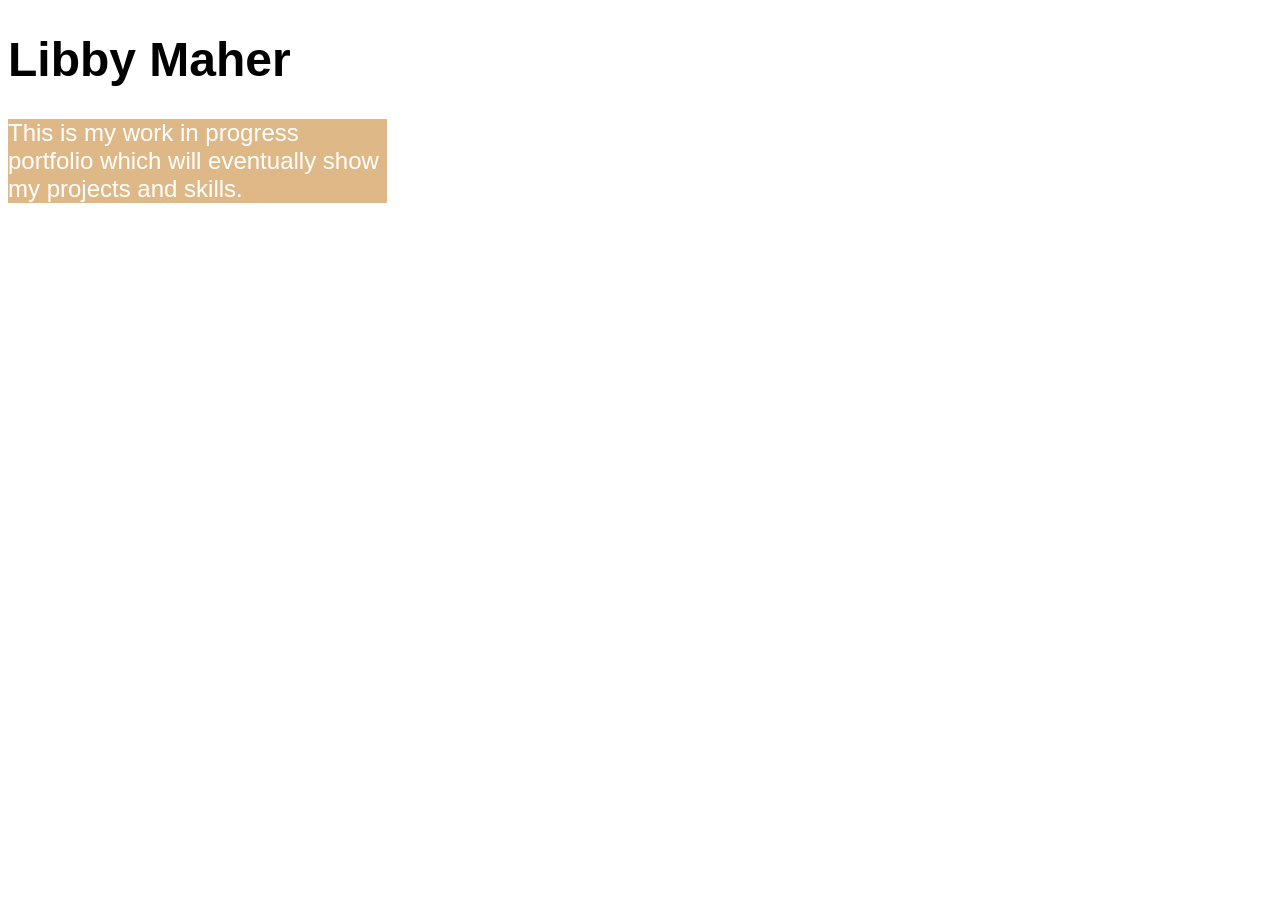
==== index.html @ 437a7785 "Add files via upload" ====
<!DOCTYPE html>
<html>
    <head>
        <link rel="stylesheet" href="style.css">
        <title>Libby Maher</title>
    </head>
    <body>
        <h1>Libby Maher</h1>
        <p>This is my work in progress portfolio which will eventually show my projects and skills.</p>
    </body>
</html>
---- style.css ----
body{
    font-family:Arial, Helvetica, sans-serif ;
    font-size: 1.5em;
}

body p{
    background-color:burlywood;
    color: white;
    width: 30%;
}
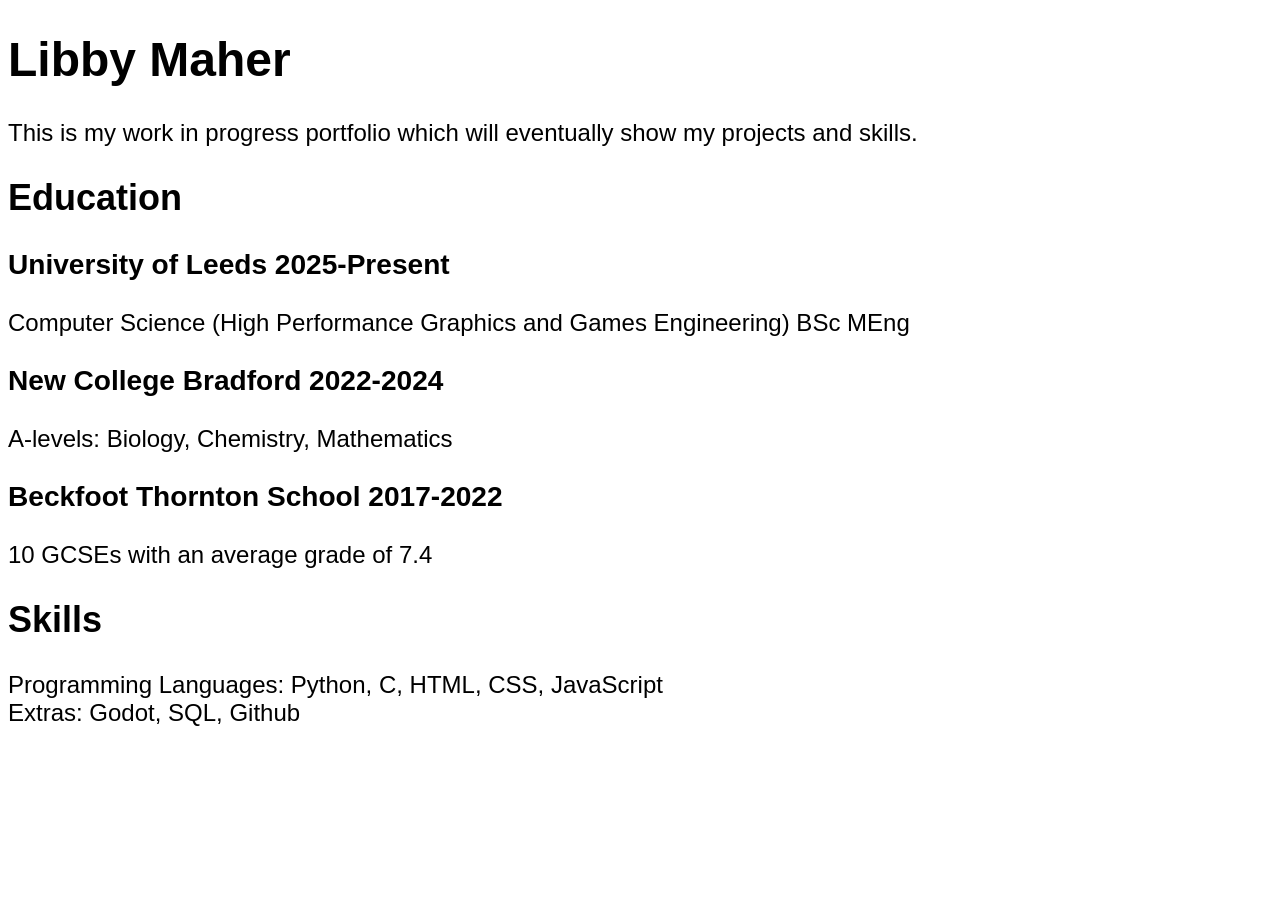
==== commit 426b3758: "added sections" ====
--- a/index.html
+++ b/index.html
@@ -7,5 +7,23 @@
     <body>
         <h1>Libby Maher</h1>
         <p>This is my work in progress portfolio which will eventually show my projects and skills.</p>
+
+        <div class="education">
+            <h2>Education</h2>
+            <h3>University of Leeds 2025-Present</h3>
+            <p>Computer Science (High Performance Graphics and Games Engineering) BSc MEng</p>
+            <h3>New College Bradford 2022-2024</h3>
+            <p>A-levels: Biology, Chemistry, Mathematics</p>
+            <h3>Beckfoot Thornton School 2017-2022</h3>
+            <p>10 GCSEs with an average grade of 7.4</p>
+        </div>
+
+        <div class="skills">
+            <h2>Skills</h2>
+            <p>
+                Programming Languages: Python, C, HTML, CSS, JavaScript <br>
+                Extras: Godot, SQL, Github
+            </p>
+        </div>
     </body>
 </html>
--- a/style.css
+++ b/style.css
@@ -1,10 +1,4 @@
 body{
     font-family:Arial, Helvetica, sans-serif ;
     font-size: 1.5em;
-}
-
-body p{
-    background-color:burlywood;
-    color: white;
-    width: 30%;
 }
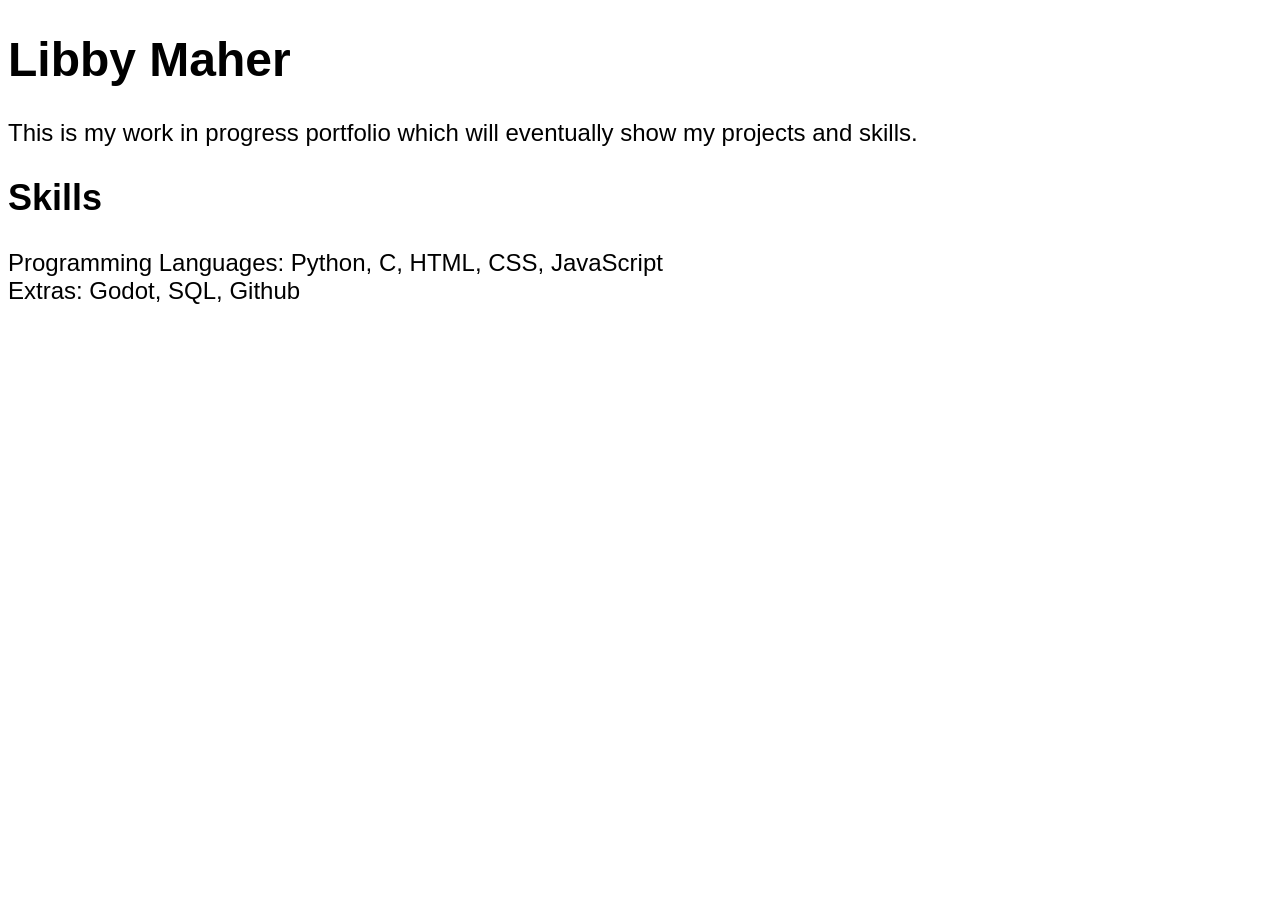
==== commit 42417b56: "remove education" ====
--- a/index.html
+++ b/index.html
@@ -8,16 +8,6 @@
         <h1>Libby Maher</h1>
         <p>This is my work in progress portfolio which will eventually show my projects and skills.</p>
 
-        <div class="education">
-            <h2>Education</h2>
-            <h3>University of Leeds 2025-Present</h3>
-            <p>Computer Science (High Performance Graphics and Games Engineering) BSc MEng</p>
-            <h3>New College Bradford 2022-2024</h3>
-            <p>A-levels: Biology, Chemistry, Mathematics</p>
-            <h3>Beckfoot Thornton School 2017-2022</h3>
-            <p>10 GCSEs with an average grade of 7.4</p>
-        </div>
-
         <div class="skills">
             <h2>Skills</h2>
             <p>
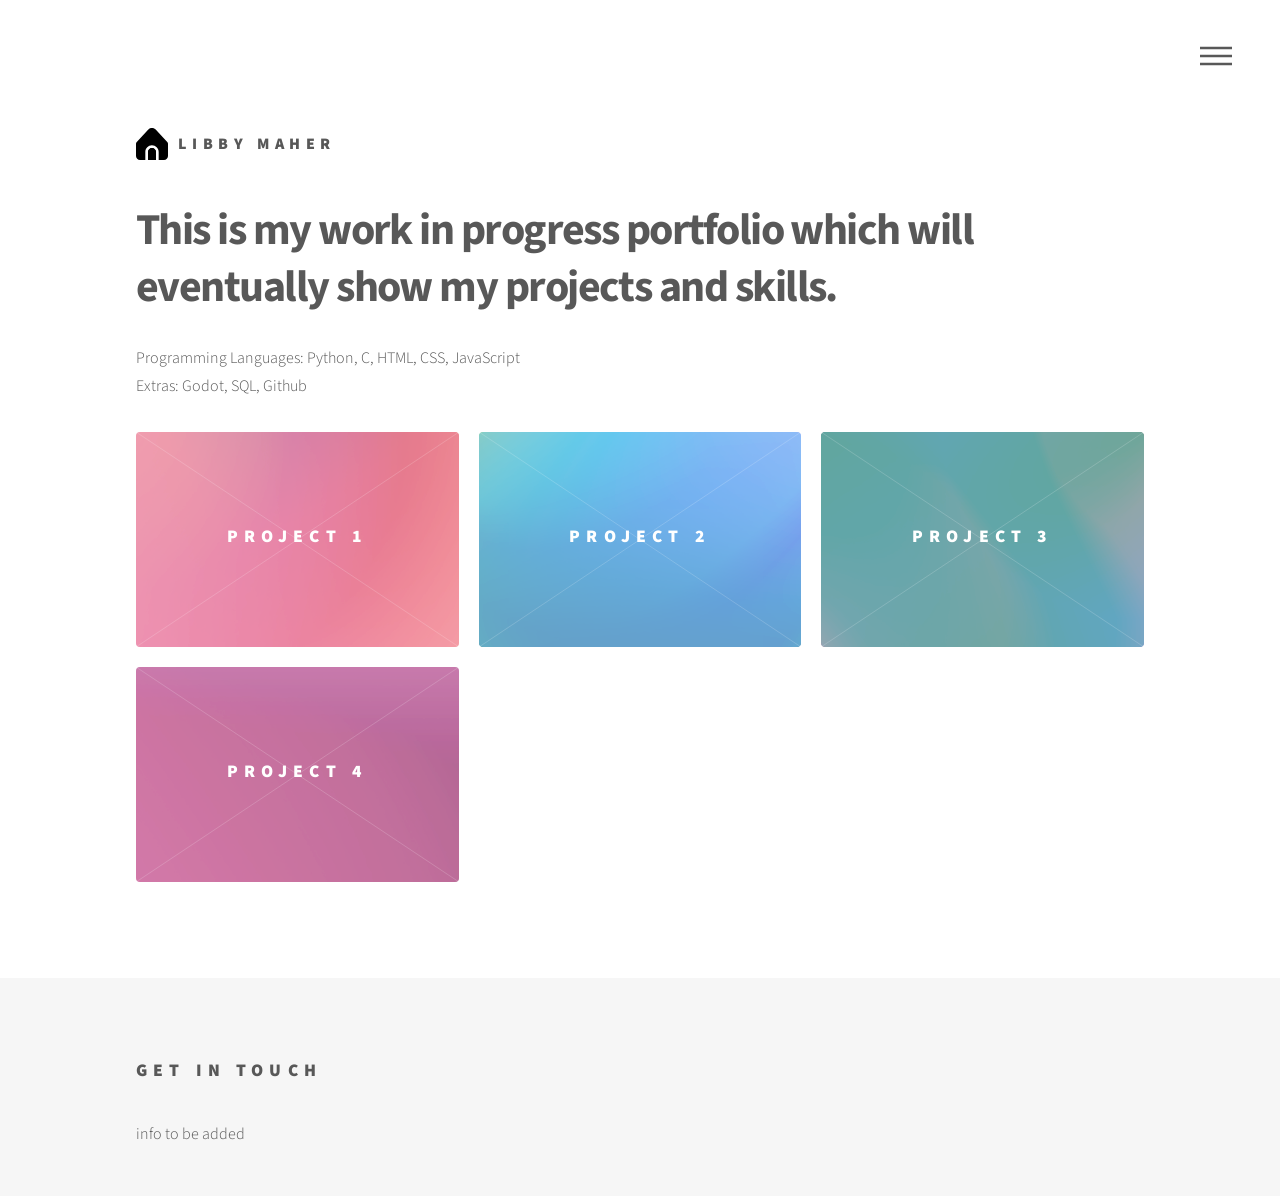
==== commit 4cbd524d: "editing" ====
--- a/index.html
+++ b/index.html
@@ -1,19 +1,116 @@
 <!DOCTYPE html>
 <html>
     <head>
-        <link rel="stylesheet" href="style.css">
         <title>Libby Maher</title>
+        <link rel="stylesheet" href="main.css"/>
     </head>
+
     <body>
-        <h1>Libby Maher</h1>
-        <p>This is my work in progress portfolio which will eventually show my projects and skills.</p>
+        <!--Wrapper-->
+        <div id="wrapper">
+            <!--header-->
+            <header id="header">
+                <div class="inner">
+                    <!--Logo/Home icon-->
+                    <a href="index.html" class="logo">
+                        <span class="symbol"><img src="assets\home.svg" alt="error"></span><span class="title">Libby Maher</span>
+                    </a>
 
-        <div class="skills">
-            <h2>Skills</h2>
-            <p>
-                Programming Languages: Python, C, HTML, CSS, JavaScript <br>
-                Extras: Godot, SQL, Github
-            </p>
+                    <!--Nav-->
+                    <nav>
+                        <ul>
+                        <li><a href="#menu">Menu</a></li>
+                        </ul>
+                    </nav>
+                </div>
+            </header>
+
+            <!--Menu-->
+            <nav id="menu">
+                <h2>Menu</h2>
+                <ul>
+                    <li><a href="index.html">Home</a> </li>
+                    <li><a href="project1.html">Project 1</a></li>
+                    <li><a href="project2.html">Project 2</a></li>
+                    <li><a href="project3.html">Project 3</a></li>
+                    <li><a href="project4.html">Project 4</a></li>
+                </ul>
+            </nav>
+
+            <!--Main-->
+            <div id="main">
+                <div class="inner">
+                    <header>
+                        <h1>This is my work in progress portfolio which will eventually show my projects and skills.</h1>
+                        <p>Programming Languages: Python, C, HTML, CSS, JavaScript <br> Extras: Godot, SQL, Github</p>
+                    </header>
+
+                    <section class="tiles">
+                        <article class="style1">
+                            <span class="image">
+                                <img src="assets\box1.jpg" alt="error">
+                            </span>
+                            <a href="project1.html">
+                                <h2>Project 1</h2>
+                                <div class="content">
+                                    <p>Work in progress</p>
+                                </div>
+                            </a>
+                        </article>
+
+                        <article class="style2">
+                            <span class="image">
+                                <img src="assets\box2.jpg" alt="error">
+                            </span>
+                            <a href="project2.html">
+                                <h2>Project 2</h2>
+                                <div class="content">
+                                    <p>Work in progress</p>
+                                </div>
+                            </a>
+                        </article>
+
+                        <article class="style3">
+                            <span class="image">
+                                <img src="assets\box3.jpg" alt="error">
+                            </span>
+                            <a href="project3.html">
+                                <h2>Project 3</h2>
+                                <div class="content">
+                                    <p>Work in progress</p>
+                                </div>
+                            </a>
+                        </article>
+
+                        <article class="style4">
+                            <span class="image">
+                                <img src="assets\box4.jpg" alt="error">
+                            </span>
+                            <a href="project4.html">
+                                <h2>Project 4</h2>
+                                <div class="content">
+                                    <p>Work in progress</p>
+                                </div>
+                            </a>
+                        </article>
+                    </section>
+                </div>
+            </div>
+
+            <!--Footer-->
+            <footer id="footer">
+                <div class="inner">
+                    <section>
+                        <h2>Get in touch</h2>
+                        <p>info to be added</p>
+                    </section>
+                </div>
+            </footer>
         </div>
+
+        <!--Scripts-->
+        <!-- <script src="assets\main.js"></script>
+        <script src="assets\util.js"></script>
+        <script src="assets\jquery.min.js"></script> -->
     </body>
 </html>
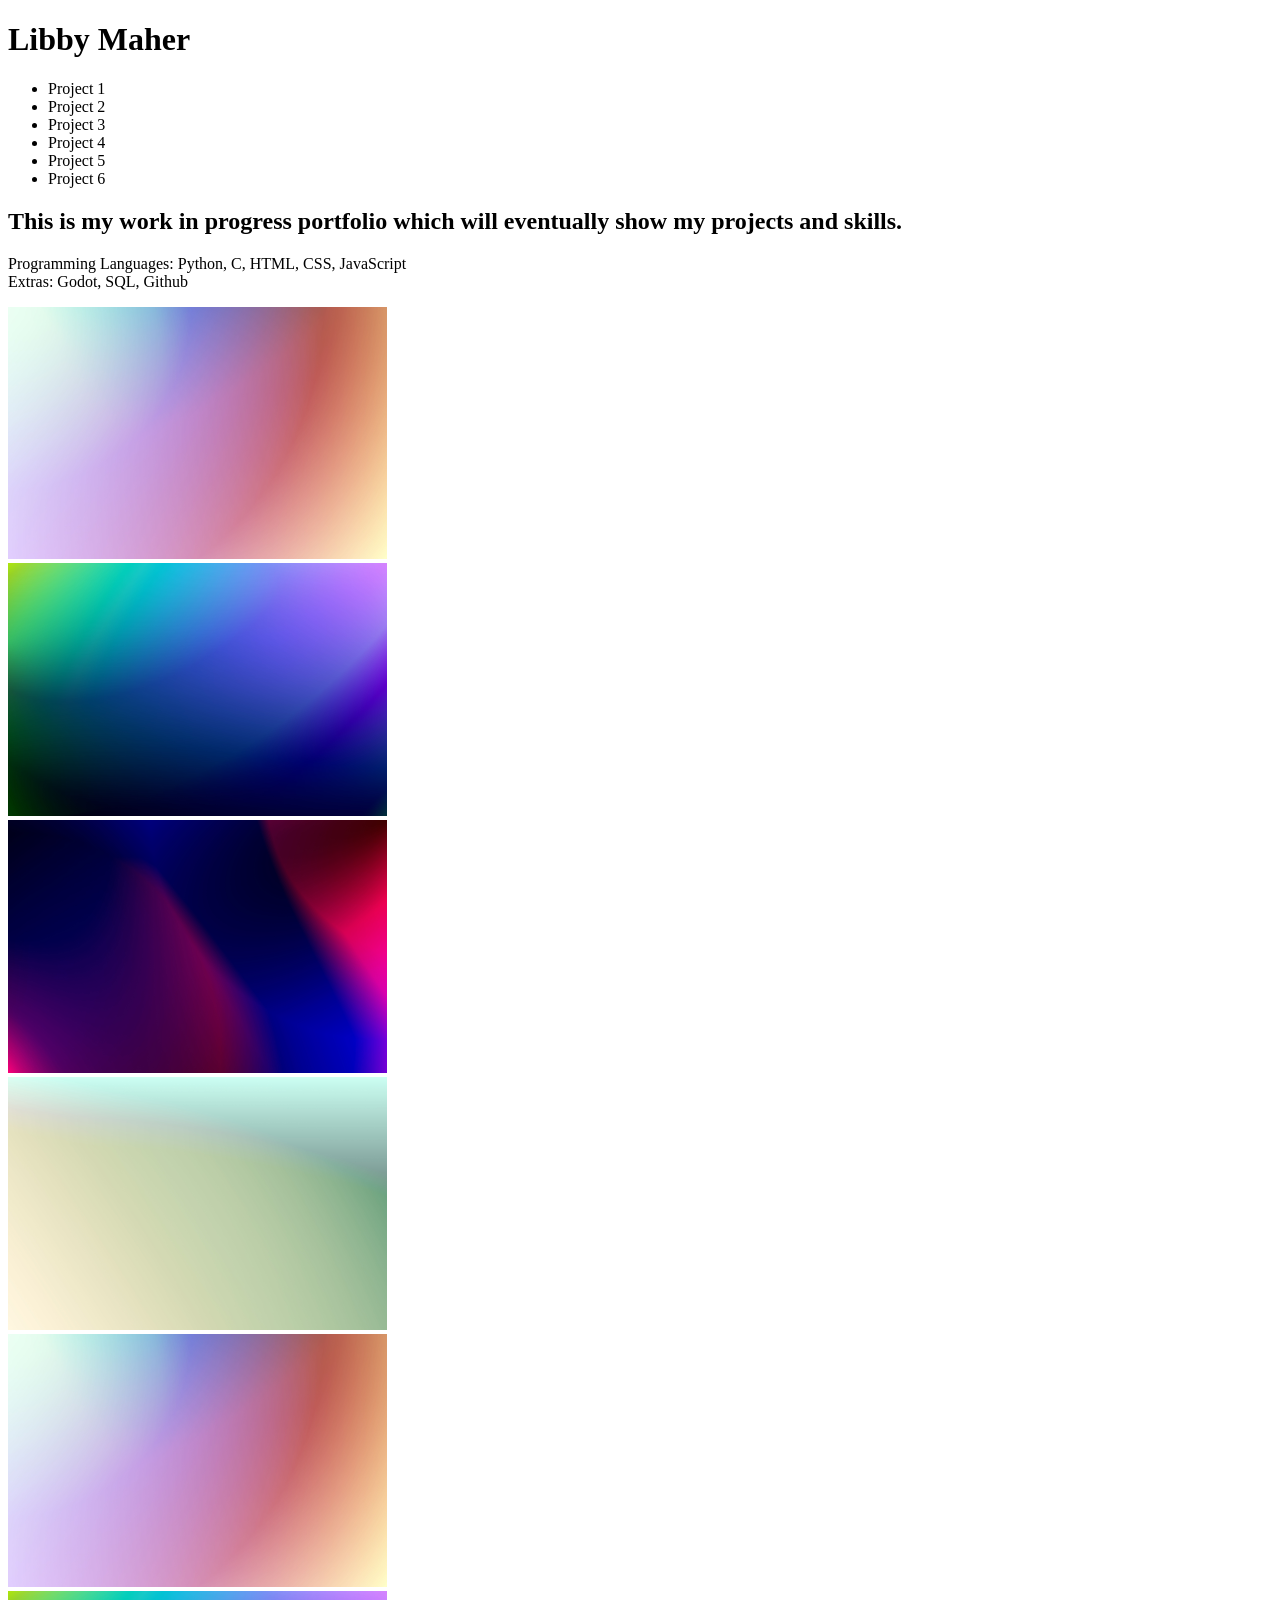
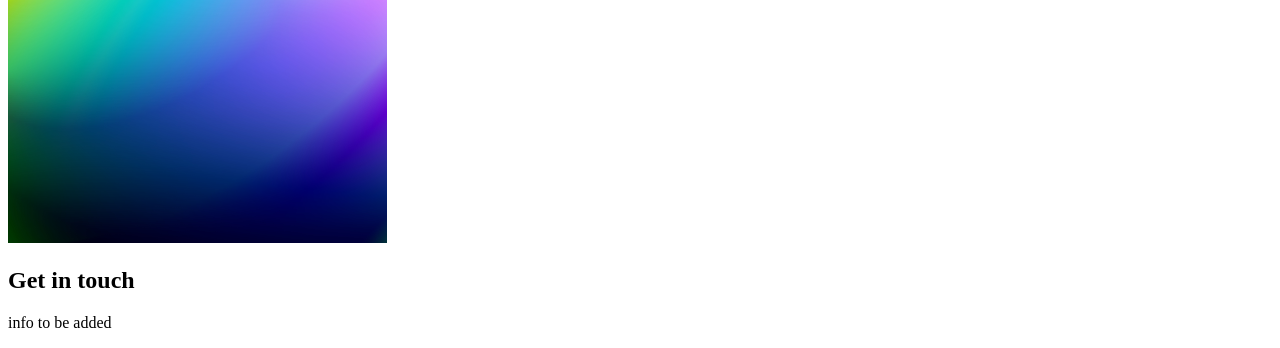
==== commit cbcd50ab: "reset" ====
--- a/index.html
+++ b/index.html
@@ -1,116 +1,63 @@
 <!DOCTYPE html>
 <html>
-    <head>
-        <title>Libby Maher</title>
-        <link rel="stylesheet" href="main.css"/>
-    </head>
+<head>
+    <title>Libby Maher</title>
+    <meta charset="UTF-8">
+    <meta name="viewport" content="width=device-width", inital-scale=1>
+    <link rel="stylesheet" href="main.css">
+</head>
+<body>
+<!-- Header -->
+ <header>
+    <h1>Libby Maher</h1>
+    <!-- Navigation -->
+     <nav>
+        <ul>
+            <li>Project 1</li>
+            <li>Project 2</li>
+            <li>Project 3</li>
+            <li>Project 4</li>
+            <li>Project 5</li>
+            <li>Project 6</li>            
+        </ul>
+     </nav>   
+ </header>
 
-    <body>
-        <!--Wrapper-->
-        <div id="wrapper">
-            <!--header-->
-            <header id="header">
-                <div class="inner">
-                    <!--Logo/Home icon-->
-                    <a href="index.html" class="logo">
-                        <span class="symbol"><img src="assets\home.svg" alt="error"></span><span class="title">Libby Maher</span>
-                    </a>
+<!-- Main -->
+ <section>
+    <header>
+        <h2>This is my work in progress portfolio which will eventually show my projects and skills.</h2>
+        <p>Programming Languages: Python, C, HTML, CSS, JavaScript <br> Extras: Godot, SQL, Github</p>
+    </header>
 
-                    <!--Nav-->
-                    <nav>
-                        <ul>
-                        <li><a href="#menu">Menu</a></li>
-                        </ul>
-                    </nav>
-                </div>
-            </header>
+    <!-- Project tiles -->
+     <article>
+        <a href="project1.html"><img src="assets/box1.jpg" alt="link1"> </a>
+     </article>
+     <article>
+        <a href="project2.html"><img src="assets/box2.jpg" alt="link1"> </a>        
+     </article>
+     <article>
+        <a href="project3.html"><img src="assets/box3.jpg" alt="link1"> </a>        
+     </article>
+     <article>
+        <a href="project4.html"><img src="assets/box4.jpg" alt="link1"> </a>        
+     </article>
+     <article>
+        <a href="project5.html"><img src="assets/box1.jpg" alt="link1"> </a>        
+     </article>
+     <article>
+        <a href="project6.html"><img src="assets/box2.jpg" alt="link1"> </a>        
+     </article>
+ </section>
 
-            <!--Menu-->
-            <nav id="menu">
-                <h2>Menu</h2>
-                <ul>
-                    <li><a href="index.html">Home</a> </li>
-                    <li><a href="project1.html">Project 1</a></li>
-                    <li><a href="project2.html">Project 2</a></li>
-                    <li><a href="project3.html">Project 3</a></li>
-                    <li><a href="project4.html">Project 4</a></li>
-                </ul>
-            </nav>
+ <footer>
+    <section>
+        <h2>Get in touch</h2>
+        <p>info to be added</p>
+    </section>
 
-            <!--Main-->
-            <div id="main">
-                <div class="inner">
-                    <header>
-                        <h1>This is my work in progress portfolio which will eventually show my projects and skills.</h1>
-                        <p>Programming Languages: Python, C, HTML, CSS, JavaScript <br> Extras: Godot, SQL, Github</p>
-                    </header>
+ </footer>
 
-                    <section class="tiles">
-                        <article class="style1">
-                            <span class="image">
-                                <img src="assets\box1.jpg" alt="error">
-                            </span>
-                            <a href="project1.html">
-                                <h2>Project 1</h2>
-                                <div class="content">
-                                    <p>Work in progress</p>
-                                </div>
-                            </a>
-                        </article>
-
-                        <article class="style2">
-                            <span class="image">
-                                <img src="assets\box2.jpg" alt="error">
-                            </span>
-                            <a href="project2.html">
-                                <h2>Project 2</h2>
-                                <div class="content">
-                                    <p>Work in progress</p>
-                                </div>
-                            </a>
-                        </article>
-
-                        <article class="style3">
-                            <span class="image">
-                                <img src="assets\box3.jpg" alt="error">
-                            </span>
-                            <a href="project3.html">
-                                <h2>Project 3</h2>
-                                <div class="content">
-                                    <p>Work in progress</p>
-                                </div>
-                            </a>
-                        </article>
-
-                        <article class="style4">
-                            <span class="image">
-                                <img src="assets\box4.jpg" alt="error">
-                            </span>
-                            <a href="project4.html">
-                                <h2>Project 4</h2>
-                                <div class="content">
-                                    <p>Work in progress</p>
-                                </div>
-                            </a>
-                        </article>
-                    </section>
-                </div>
-            </div>
-
-            <!--Footer-->
-            <footer id="footer">
-                <div class="inner">
-                    <section>
-                        <h2>Get in touch</h2>
-                        <p>info to be added</p>
-                    </section>
-                </div>
-            </footer>
-        </div>
-
-        <!--Scripts-->
-        <!-- <script src="assets\main.js"></script>
-        <script src="assets\util.js"></script>
-        <script src="assets\jquery.min.js"></script> -->
-    </body>
+</body>
 </html>
--- a/main.css
+++ b/main.css
@@ -0,0 +1,4 @@
+img {
+ width: 30%; 
+}
+
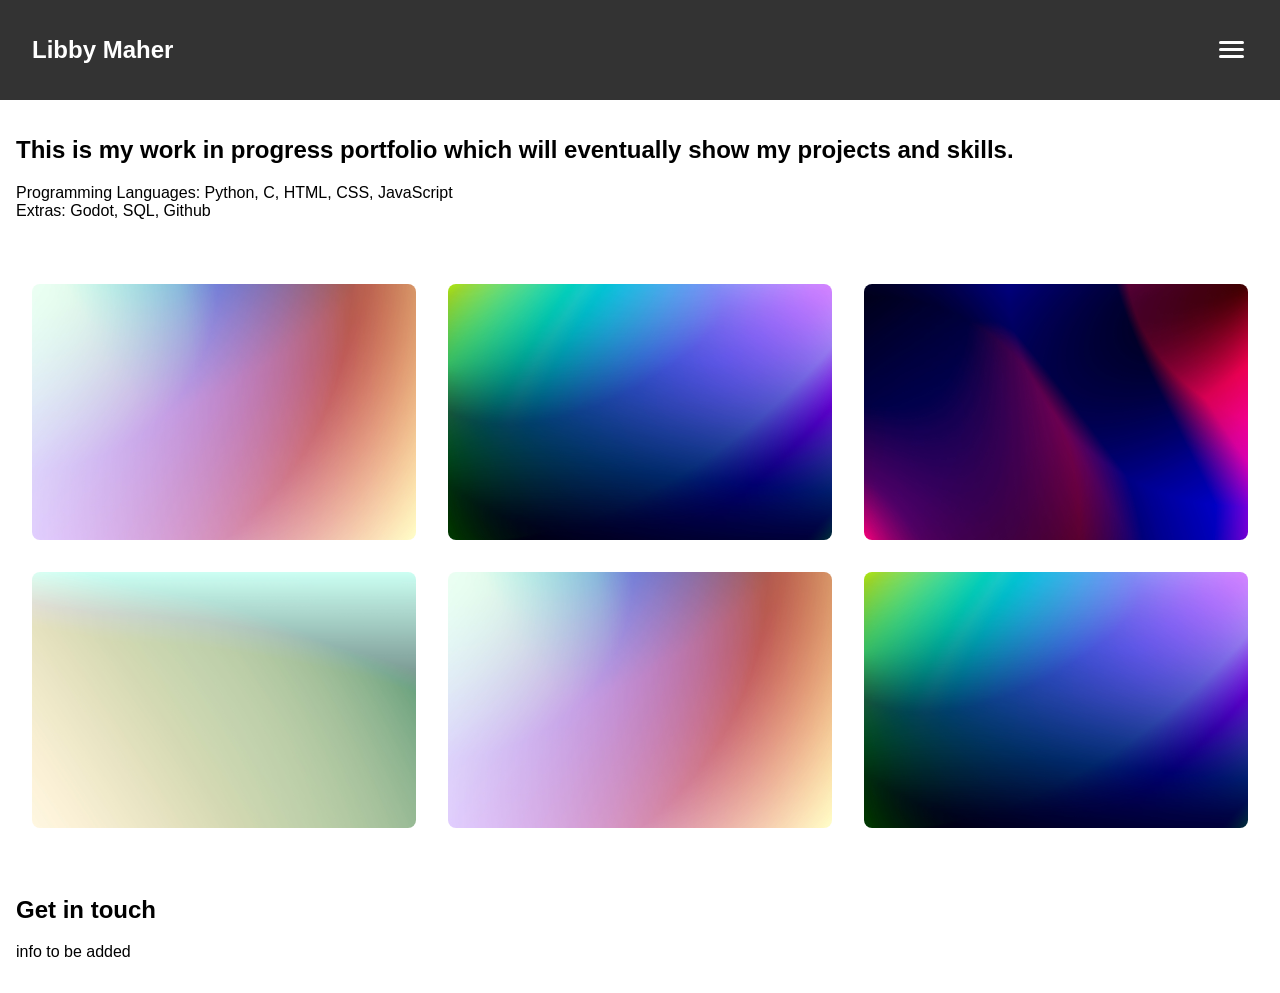
==== commit 5bbb7636: "major work" ====
--- a/index.html
+++ b/index.html
@@ -3,52 +3,63 @@
 <head>
     <title>Libby Maher</title>
     <meta charset="UTF-8">
-    <meta name="viewport" content="width=device-width", inital-scale=1>
+    <meta name="viewport" content="width=device-width", initial-scale=1>
     <link rel="stylesheet" href="main.css">
 </head>
 <body>
 <!-- Header -->
  <header>
-    <h1>Libby Maher</h1>
     <!-- Navigation -->
-     <nav>
-        <ul>
-            <li>Project 1</li>
-            <li>Project 2</li>
-            <li>Project 3</li>
-            <li>Project 4</li>
-            <li>Project 5</li>
-            <li>Project 6</li>            
+     <nav class="navbar">
+      <h1 class="name">Libby Maher</h1>
+
+      <!-- Hamburger Menu-->
+       <button class="navToggle" aria-label="toggle">
+         <span class="bar"></span>
+         <span class="bar"></span>
+         <span class="bar"></span>
+       </button>
+      
+      <!-- links -->
+        <ul class="navLinks">
+            <li><a href="project1.html">Project 1</a></li>
+            <li><a href="project2.html">Project 2</a></li>
+            <li><a href="project3.html">Project 3</a></li>
+            <li><a href="project4.html">Project 4</a></li>
+            <li><a href="project5.html">Project 5</a></li>
+            <li><a href="project6.html">Project 6</a></li>         
         </ul>
      </nav>   
  </header>
 
 <!-- Main -->
- <section>
+ <section class="main">
     <header>
         <h2>This is my work in progress portfolio which will eventually show my projects and skills.</h2>
         <p>Programming Languages: Python, C, HTML, CSS, JavaScript <br> Extras: Godot, SQL, Github</p>
     </header>
 
     <!-- Project tiles -->
-     <article>
-        <a href="project1.html"><img src="assets/box1.jpg" alt="link1"> </a>
-     </article>
-     <article>
-        <a href="project2.html"><img src="assets/box2.jpg" alt="link1"> </a>        
-     </article>
-     <article>
-        <a href="project3.html"><img src="assets/box3.jpg" alt="link1"> </a>        
-     </article>
-     <article>
-        <a href="project4.html"><img src="assets/box4.jpg" alt="link1"> </a>        
-     </article>
-     <article>
-        <a href="project5.html"><img src="assets/box1.jpg" alt="link1"> </a>        
-     </article>
-     <article>
-        <a href="project6.html"><img src="assets/box2.jpg" alt="link1"> </a>        
-     </article>
+     <div class="tiles">
+         <article>
+            <a href="project1.html"><img src="assets/box1.jpg" alt="link1"> </a>
+         </article>
+         <article>
+            <a href="project2.html"><img src="assets/box2.jpg" alt="link1"> </a>        
+         </article>
+         <article>
+            <a href="project3.html"><img src="assets/box3.jpg" alt="link1"> </a>        
+         </article>
+         <article>
+            <a href="project4.html"><img src="assets/box4.jpg" alt="link1"> </a>        
+         </article>
+         <article>
+            <a href="project5.html"><img src="assets/box1.jpg" alt="link1"> </a>        
+         </article>
+         <article>
+            <a href="project6.html"><img src="assets/box2.jpg" alt="link1"> </a>        
+         </article>
+     </div>
  </section>
 
  <footer>
@@ -59,5 +70,7 @@
 
  </footer>
 
+<!-- Scripts -->
+ <script src="assets/main.js" ></script>
 </body>
 </html>
--- a/main.css
+++ b/main.css
@@ -1,4 +1,136 @@
-img {
- width: 30%; 
+/* overall */
+body{
+    font-family: Arial, Helvetica, sans-serif;
+    padding: 0;
+    margin: 0;
 }
 
+/* navigation bar */
+    .navbar {
+        display: flex;
+        justify-content: space-between;
+        align-items: center;
+        padding: 1rem 2rem;
+        background-color: #333;
+        color: #fff;
+        position: relative;
+    }
+
+    .navLinks {
+        display: none;
+        position: absolute;
+        list-style: none;
+        gap: 1.5rem;
+        margin: 0;
+        padding: 0;
+        flex-direction: column;
+        top: 100%;
+        left: 0;
+        width: 100%;
+        background-color: #333;
+        padding: 1rem 0;
+        box-shadow: 0 4px 6px rgba(0,0,0,0.1);
+        
+    }
+
+    .navLinks a {
+        color: #fff;
+        text-decoration: none;
+    }
+
+    .navToggle {
+        display: flex;
+        flex-direction: column;
+        gap: 4px;
+        background: none;
+        border: none;
+        cursor: pointer;
+        padding: 4px;
+    }
+
+    .navToggle .bar {
+        width: 25px;
+        height: 3px;
+        background-color: #fff;
+        border-radius: 2px;
+    }
+
+    .navLinks.active {
+        display: flex; /* Shown when active class is added */
+    }
+
+    .navLinks li {
+        text-align: center;
+        padding: 0.75rem 0;
+    }
+
+/* main */
+
+    /* header */
+        .main header{
+            padding: 1rem;
+        }
+
+    /* Project tiles container */
+        .tiles {
+            display: grid;
+            /* Creates exactly 3 equal columns on large screens */
+            grid-template-columns: repeat(3, 1fr); 
+            gap: 2rem;               /* Adds spacing between the tiles */
+            padding: 2rem;
+            max-width: 120em;       /* Keeps the 3x2 grid compact on huge monitors */
+            margin: 0 auto;          /* Centres the entire 3x2 block on the page */
+            box-sizing: border-box;
+        }
+
+    /* Individual tile items */
+        .tiles article {
+            width: 100%;
+            box-sizing: border-box;
+        }
+
+    /* Make images fill their respective tile completely */
+        .tiles article img {
+            width: 100%;             /* Forces image to match the grid column width */
+            height: auto;            /* Keeps original image proportions */
+            display: block;          
+            border-radius: 8px;      
+        }
+
+    /* RESPONSIVE BREAKPOINTS */
+
+        /* Tablet view: changes to 2 columns (3 rows total) */
+            @media (max-width: 900px) {
+                .tiles {
+                    grid-template-columns: repeat(2, 1fr);
+                }
+            }
+
+        /* Mobile view: collapses to 1 column (6 rows total) */
+            @media (max-width: 600px) {
+                .tiles {
+                    max-width: 25em;
+                    grid-template-columns: 1fr;
+                    gap: 1.5rem;         /* Slightly tighter spacing on phones */
+                    padding: 1.5rem;
+                }
+            }
+        /* Make images fill their respective tile completely */
+            .tiles article img {
+                width: 100%;             
+                height: auto;            
+                display: block;          
+                /* Controls the speed and smoothness of the zoom effect */
+                transition: transform 0.3s ease-in-out; 
+            }
+
+        /* Hover Effect: Triggers when the mouse enters the article box */
+            .tiles article:hover img {
+                /* Zooms the image by 5% (1.05). Adjust this value to zoom more or less */
+                transform: scale(1.05); 
+            }
+
+/* footer */
+    footer{
+        padding: 1rem;
+    }
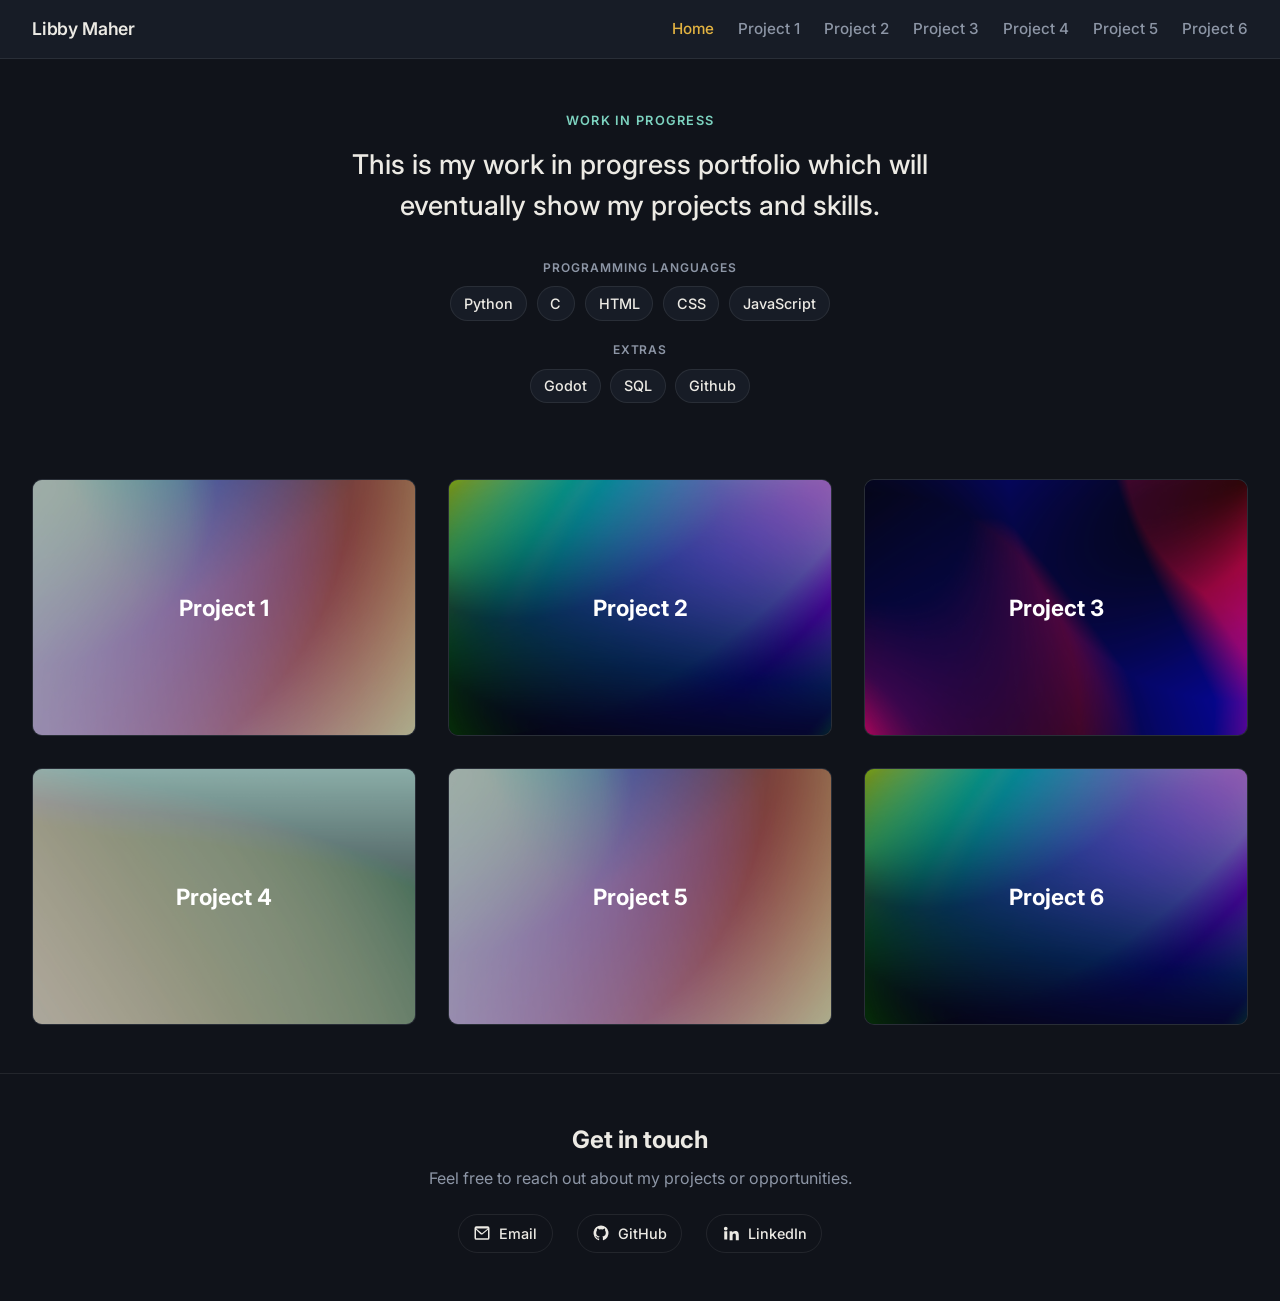
==== commit 973a7e35: "mainpage complete" ====
--- a/index.html
+++ b/index.html
@@ -1,76 +1,168 @@
 <!DOCTYPE html>
-<html>
+<html lang="en">
 <head>
     <title>Libby Maher</title>
     <meta charset="UTF-8">
-    <meta name="viewport" content="width=device-width", initial-scale=1>
+    <meta name="viewport" content="width=device-width, initial-scale=1">
+    <!-- Font -->
+    <link rel="preconnect" href="https://fonts.googleapis.com">
+    <link rel="preconnect" href="https://fonts.gstatic.com" crossorigin>
+    <link href="https://fonts.googleapis.com/css2?family=Inter:wght@400;500;600;700&display=swap" rel="stylesheet">
+    
     <link rel="stylesheet" href="main.css">
 </head>
 <body>
-<!-- Header -->
- <header>
-    <!-- Navigation -->
-     <nav class="navbar">
-      <h1 class="name">Libby Maher</h1>
+    <!-- Header -->
+    <header>
+        <!-- Navigation -->
+        <nav class="navbar">
+            <a href="index.html" class="name">Libby Maher</a>
 
-      <!-- Hamburger Menu-->
-       <button class="navToggle" aria-label="toggle">
-         <span class="bar"></span>
-         <span class="bar"></span>
-         <span class="bar"></span>
-       </button>
-      
-      <!-- links -->
-        <ul class="navLinks">
-            <li><a href="project1.html">Project 1</a></li>
-            <li><a href="project2.html">Project 2</a></li>
-            <li><a href="project3.html">Project 3</a></li>
-            <li><a href="project4.html">Project 4</a></li>
-            <li><a href="project5.html">Project 5</a></li>
-            <li><a href="project6.html">Project 6</a></li>         
-        </ul>
-     </nav>   
- </header>
+            <!-- Hamburger Menu -->
+            <button class="navToggle" aria-label="toggle menu" aria-expanded="false">
+                <span class="bar"></span>
+                <span class="bar"></span>
+                <span class="bar"></span>
+            </button>
 
-<!-- Main -->
- <section class="main">
-    <header>
-        <h2>This is my work in progress portfolio which will eventually show my projects and skills.</h2>
-        <p>Programming Languages: Python, C, HTML, CSS, JavaScript <br> Extras: Godot, SQL, Github</p>
+            <!-- Links -->
+            <ul class="navLinks">
+                <li><a href="index.html">Home</a></li>
+                <li><a href="project1.html">Project 1</a></li>
+                <li><a href="project2.html">Project 2</a></li>
+                <li><a href="project3.html">Project 3</a></li>
+                <li><a href="project4.html">Project 4</a></li>
+                <li><a href="project5.html">Project 5</a></li>
+                <li><a href="project6.html">Project 6</a></li>
+            </ul>
+        </nav>
     </header>
 
-    <!-- Project tiles -->
-     <div class="tiles">
-         <article>
-            <a href="project1.html"><img src="assets/box1.jpg" alt="link1"> </a>
-         </article>
-         <article>
-            <a href="project2.html"><img src="assets/box2.jpg" alt="link1"> </a>        
-         </article>
-         <article>
-            <a href="project3.html"><img src="assets/box3.jpg" alt="link1"> </a>        
-         </article>
-         <article>
-            <a href="project4.html"><img src="assets/box4.jpg" alt="link1"> </a>        
-         </article>
-         <article>
-            <a href="project5.html"><img src="assets/box1.jpg" alt="link1"> </a>        
-         </article>
-         <article>
-            <a href="project6.html"><img src="assets/box2.jpg" alt="link1"> </a>        
-         </article>
-     </div>
- </section>
+    <!-- Main -->
+    <main class="main">
+        <header class="hero">
+            <span class="eyebrow">Work in progress</span>
+            <h2>This is my work in progress portfolio which will eventually show my projects and skills.</h2>
 
- <footer>
-    <section>
-        <h2>Get in touch</h2>
-        <p>info to be added</p>
-    </section>
+            <div class="stackGroup">
+                <span class="stackLabel">Programming Languages</span>
+                <ul class="stackList">
+                    <li>Python</li>
+                    <li>C</li>
+                    <li>HTML</li>
+                    <li>CSS</li>
+                    <li>JavaScript</li>
+                </ul>
+            </div>
+            <div class="stackGroup">
+                <span class="stackLabel">Extras</span>
+                <ul class="stackList">
+                    <li>Godot</li>
+                    <li>SQL</li>
+                    <li>Github</li>
+                </ul>
+            </div>
+        </header>
 
- </footer>
+        <!-- Project tiles -->
+        <div class="tiles">
+            <article>
+                <a href="project1.html">
+                    <img src="assets/box1.jpg" alt="Screenshot of Project 1">
+                    <div class="tileOverlay">
+                        <div class="tileText">
+                            <h3>Project 1</h3>
+                            <p class="moreInfo">Work in Progress</p>
+                        </div>
+                    </div>
+                </a>
+            </article>
+            <article>
+                <a href="project2.html">
+                    <img src="assets/box2.jpg" alt="Screenshot of Project 2">
+                    <div class="tileOverlay">
+                        <div class="tileText">
+                            <h3>Project 2</h3>
+                            <p class="moreInfo">Work in Progress</p>
+                        </div>
+                    </div>
+                </a>
+            </article>
+            <article>
+                <a href="project3.html">
+                    <img src="assets/box3.jpg" alt="Screenshot of Project 3">
+                    <div class="tileOverlay">
+                        <div class="tileText">
+                            <h3>Project 3</h3>
+                            <p class="moreInfo">Work in Progress</p>
+                        </div>
+                    </div>
+                </a>
+            </article>
+            <article>
+                <a href="project4.html">
+                    <img src="assets/box4.jpg" alt="Screenshot of Project 4">
+                    <div class="tileOverlay">
+                        <div class="tileText">
+                            <h3>Project 4</h3>
+                            <p class="moreInfo">Work in Progress</p>
+                        </div>
+                    </div>
+                </a>
+            </article>
+            <article>
+                <a href="project5.html">
+                    <img src="assets/box1.jpg" alt="Screenshot of Project 5">
+                    <div class="tileOverlay">
+                        <div class="tileText">
+                            <h3>Project 5</h3>
+                            <p class="moreInfo">Work in Progress</p>
+                        </div>
+                    </div>
+                </a>
+            </article>
+            <article>
+                <a href="project6.html">
+                    <img src="assets/box2.jpg" alt="Screenshot of Project 6">
+                    <div class="tileOverlay">
+                        <div class="tileText">
+                            <h3>Project 6</h3>
+                            <p class="moreInfo">Work in Progress</p>
+                        </div>
+                    </div>
+                </a>
+            </article>
+        </div>
+    </main>
 
-<!-- Scripts -->
- <script src="assets/main.js" ></script>
+    <footer>
+        <section>
+            <h2>Get in touch</h2>
+            <p>Feel free to reach out about my projects or opportunities.</p>
+            <ul class="contactLinks">
+                <li>
+                    <a href="mailto:youremail@example.com">
+                        <svg viewBox="0 0 24 24" aria-hidden="true"><path d="M2 5.5A2.5 2.5 0 0 1 4.5 3h15A2.5 2.5 0 0 1 22 5.5v13a2.5 2.5 0 0 1-2.5 2.5h-15A2.5 2.5 0 0 1 2 18.5v-13Zm2.2.5 7.34 6.1a.75.75 0 0 0 .92 0L19.8 6H4.2ZM20 7.6l-6.8 5.66a2.75 2.75 0 0 1-3.4 0L4 7.6V18.5c0 .28.22.5.5.5h15a.5.5 0 0 0 .5-.5V7.6Z"/></svg>
+                        <span>Email</span>
+                    </a>
+                </li>
+                <li>
+                    <a href="https://github.com/your-username" target="_blank" rel="noopener">
+                        <svg viewBox="0 0 24 24" aria-hidden="true"><path d="M12 2a10 10 0 0 0-3.16 19.5c.5.09.68-.22.68-.48v-1.7c-2.78.6-3.37-1.34-3.37-1.34-.46-1.15-1.11-1.46-1.11-1.46-.9-.62.07-.6.07-.6 1 .07 1.53 1.03 1.53 1.03.9 1.52 2.34 1.08 2.91.83.09-.65.35-1.08.63-1.33-2.22-.25-4.56-1.11-4.56-4.94 0-1.09.39-1.99 1.03-2.68-.1-.26-.45-1.28.1-2.66 0 0 .84-.27 2.75 1.02a9.6 9.6 0 0 1 5 0c1.91-1.3 2.75-1.02 2.75-1.02.55 1.38.2 2.4.1 2.66.64.69 1.03 1.59 1.03 2.68 0 3.84-2.34 4.68-4.57 4.93.36.31.68.92.68 1.85v2.74c0 .27.18.58.69.48A10 10 0 0 0 12 2Z"/></svg>
+                        <span>GitHub</span>
+                    </a>
+                </li>
+                <li>
+                    <a href="https://www.linkedin.com/in/your-username" target="_blank" rel="noopener">
+                        <svg viewBox="0 0 24 24" aria-hidden="true"><path d="M4.98 3.5a2.5 2.5 0 1 0 0 5 2.5 2.5 0 0 0 0-5ZM3 9.75h4v11H3v-11Zm7 0h3.8v1.5h.05c.53-.95 1.83-1.95 3.77-1.95 4.03 0 4.78 2.55 4.78 5.86v6.59h-4v-5.84c0-1.39-.03-3.18-1.98-3.18-1.99 0-2.29 1.5-2.29 3.08v5.94h-4v-11Z"/></svg>
+                        <span>LinkedIn</span>
+                    </a>
+                </li>
+            </ul>
+        </section>
+    </footer>
+
+    <!-- Scripts -->
+    <script src="main.js"></script>
 </body>
 </html>
--- a/main.css
+++ b/main.css
@@ -1,136 +1,413 @@
-/* overall */
-body{
-    font-family: Arial, Helvetica, sans-serif;
+/* ==========================================================================
+   TOKENS
+   ========================================================================== */
+:root {
+    --bg: #10131a;
+    --surface: #171c26;
+    --surface-hover: #1e2531;
+    --border: rgba(255, 255, 255, 0.08);
+    --text: #eceae4;
+    --text-muted: #8d96a6;
+    --accent: #e3b341;   /* amber, like a syntax keyword */
+    --accent-2: #7dd3c0;  /* soft teal, secondary accent */
+    --radius: 10px;
+    --transition-fast: 0.2s ease-in-out;
+    --transition-slow: 0.4s ease-in-out;
+}
+
+/* ==========================================================================
+   OVERALL
+   ========================================================================== */
+* {
+    box-sizing: border-box;
+}
+
+body {
+    font-family: "Inter", Arial, Helvetica, sans-serif;
+    background-color: var(--bg);
+    color: var(--text);
     padding: 0;
     margin: 0;
-}
-
-/* navigation bar */
-    .navbar {
+    line-height: 1.5;
+}
+
+a {
+    color: inherit;
+}
+
+:focus-visible {
+    outline: 2px solid var(--accent);
+    outline-offset: 3px;
+}
+
+/* ==========================================================================
+   NAVIGATION
+   ========================================================================== */
+.navbar {
+    display: flex;
+    justify-content: space-between;
+    align-items: center;
+    padding: 1rem 2rem;
+    background-color: var(--surface);
+    border-bottom: 1px solid var(--border);
+    color: var(--text);
+    position: relative;
+    z-index: 10;
+}
+
+.name {
+    display: inline-flex;
+    align-items: center;
+    font-size: 1.1rem;
+    font-weight: 600;
+    text-decoration: none;
+    color: var(--text);
+    letter-spacing: -0.01em;
+}
+
+.navLinks {
+    display: none;
+    position: absolute;
+    list-style: none;
+    gap: 0;
+    margin: 0;
+    flex-direction: column;
+    top: 100%;
+    left: 0;
+    width: 100%;
+    background-color: var(--surface);
+    padding: 0.5rem 0;
+    border-bottom: 1px solid var(--border);
+    box-shadow: 0 12px 24px rgba(0, 0, 0, 0.35);
+}
+
+.navLinks a {
+    display: block;
+    color: var(--text-muted);
+    text-decoration: none;
+    font-size: 0.95rem;
+    font-weight: 500;
+    transition: color var(--transition-fast);
+}
+
+.navLinks a:hover,
+.navLinks a:focus-visible {
+    color: var(--accent-2);
+}
+
+.navLinks a.active {
+    color: var(--accent);
+}
+
+.navToggle {
+    display: flex;
+    flex-direction: column;
+    gap: 4px;
+    background: none;
+    border: none;
+    cursor: pointer;
+    padding: 4px;
+}
+
+.navToggle .bar {
+    width: 25px;
+    height: 2px;
+    background-color: var(--text);
+    border-radius: 2px;
+    transition: transform var(--transition-fast), opacity var(--transition-fast);
+}
+
+.navLinks.active {
+    display: flex;
+}
+
+.navLinks li {
+    text-align: center;
+    padding: 0.75rem 0;
+}
+
+/* ==========================================================================
+   HERO
+   ========================================================================== */
+.hero {
+    padding: 3rem 1.5rem 2.5rem;
+    text-align: center;
+    max-width: 46em;
+    margin: 0 auto;
+}
+
+.eyebrow {
+    display: inline-block;
+    font-size: 0.8rem;
+    font-weight: 600;
+    letter-spacing: 0.1em;
+    text-transform: uppercase;
+    color: var(--accent-2);
+    margin-bottom: 0.9rem;
+}
+
+.hero h2 {
+    font-size: clamp(1.3rem, 2.5vw, 1.7rem);
+    font-weight: 500;
+    color: var(--text);
+    margin: 0 0 2rem;
+}
+
+.stackGroup {
+    margin-bottom: 1.25rem;
+}
+
+.stackLabel {
+    display: block;
+    font-size: 0.75rem;
+    font-weight: 600;
+    letter-spacing: 0.08em;
+    text-transform: uppercase;
+    color: var(--text-muted);
+    margin-bottom: 0.6rem;
+}
+
+.stackList {
+    list-style: none;
+    display: flex;
+    flex-wrap: wrap;
+    justify-content: center;
+    gap: 0.6rem;
+    margin: 0;
+    padding: 0;
+}
+
+.stackList li {
+    font-size: 0.9rem;
+    font-weight: 500;
+    padding: 0.35rem 0.8rem;
+    border: 1px solid var(--border);
+    border-radius: 999px;
+    background-color: var(--surface);
+    color: var(--text);
+}
+
+/* ==========================================================================
+   PROJECT TILES
+   ========================================================================== */
+.tiles {
+    display: grid;
+    grid-template-columns: repeat(3, 1fr);
+    gap: 2rem;
+    padding: 1rem 2rem 3rem;
+    max-width: 120em;
+    margin: 0 auto;
+}
+
+.tiles article {
+    width: 100%;
+    position: relative;
+    overflow: hidden;
+    border-radius: var(--radius);
+    background-color: var(--surface);
+    border: 1px solid var(--border);
+    transform: scale(1);
+    transition: transform var(--transition-slow), box-shadow var(--transition-slow);
+    will-change: transform;
+}
+
+.tiles article a {
+    display: block;
+    width: 100%;
+    height: 100%;
+    position: relative;
+}
+
+.tiles article img {
+    width: 100%;
+    height: auto;
+    display: block;
+    transform: scale(1);
+    transition: transform var(--transition-slow), opacity var(--transition-slow);
+}
+
+
+.tileOverlay {
+    position: absolute;
+    top: 0;
+    left: 0;
+    width: 100%;
+    height: 100%;
+    background-color: rgba(16, 19, 26, 0.35);
+    display: flex;
+    justify-content: center;
+    align-items: center;
+    padding: 1rem;
+    box-sizing: border-box;
+    transition: background-color var(--transition-slow);
+}
+
+.tileText {
+    color: #fff;
+    text-align: center;
+    width: 100%;
+}
+
+.tileText h3 {
+    font-size: 1.4rem;
+    margin: 0;
+}
+
+.moreInfo {
+    font-size: 0.9rem;
+    font-weight: 500;
+    margin: 0;
+    color: var(--accent-2);
+    opacity: 0;
+    max-height: 0;
+    transform: translateY(10px);
+    transition: opacity var(--transition-slow), transform var(--transition-slow), max-height var(--transition-slow);
+}
+
+/* Expands the whole tile and raises it above its neighbors */
+.tiles article:hover,
+.tiles article:focus-within {
+    transform: scale(1.08);
+    z-index: 5;
+    box-shadow: 0 16px 30px rgba(0, 0, 0, 0.45);
+    border-color: var(--accent-2);
+}
+
+.tiles article:hover img,
+.tiles article:focus-within img {
+    transform: scale(1.12);
+    opacity: 0.45;
+}
+
+.tiles article:hover .tileOverlay,
+.tiles article:focus-within .tileOverlay {
+    background-color: rgba(16, 19, 26, 0.85);
+}
+
+.tiles article:hover .moreInfo,
+.tiles article:focus-within .moreInfo {
+    opacity: 1;
+    max-height: 80px;
+    transform: translateY(0);
+    margin-top: 0.5rem;
+}
+
+/* ==========================================================================
+   FOOTER / CONTACT
+   ========================================================================== */
+footer {
+    padding: 3rem 1.5rem;
+    text-align: center;
+    border-top: 1px solid var(--border);
+}
+
+footer h2 {
+    margin: 0 0 0.5rem;
+}
+
+footer p {
+    color: var(--text-muted);
+    margin: 0 0 1.5rem;
+}
+
+.contactLinks {
+    list-style: none;
+    display: flex;
+    justify-content: center;
+    gap: 1.5rem;
+    margin: 0;
+    padding: 0;
+}
+
+.contactLinks a {
+    display: inline-flex;
+    align-items: center;
+    gap: 0.5rem;
+    text-decoration: none;
+    color: var(--text);
+    font-size: 0.9rem;
+    font-weight: 500;
+    padding: 0.5rem 0.9rem;
+    border: 1px solid var(--border);
+    border-radius: 999px;
+    transition: color var(--transition-fast), border-color var(--transition-fast);
+}
+
+.contactLinks svg {
+    width: 18px;
+    height: 18px;
+    fill: currentColor;
+}
+
+.contactLinks a:hover,
+.contactLinks a:focus-visible {
+    color: var(--accent);
+    border-color: var(--accent);
+}
+
+/* ==========================================================================
+   RESPONSIVE BREAKPOINTS
+   ========================================================================== */
+@media (max-width: 900px) {
+    .tiles {
+        grid-template-columns: repeat(2, 1fr);
+    }
+}
+
+@media (max-width: 600px) {
+    .tiles {
+        max-width: 25em;
+        grid-template-columns: 1fr;
+        gap: 1.5rem;
+        padding: 1rem 1.5rem 2.5rem;
+    }
+
+    .tiles article:hover,
+    .tiles article:focus-within {
+        transform: scale(1.04); /* smaller lift on narrow screens so tiles don't clip the viewport edge */
+    }
+
+    .contactLinks {
+        flex-direction: column;
+        align-items: center;
+    }
+}
+
+@media (min-width: 769px) {
+    .navToggle {
+        display: none;
+    }
+    .navLinks {
         display: flex;
-        justify-content: space-between;
-        align-items: center;
-        padding: 1rem 2rem;
-        background-color: #333;
-        color: #fff;
-        position: relative;
-    }
-
-    .navLinks {
-        display: none;
-        position: absolute;
-        list-style: none;
+        position: static;
+        flex-direction: row;
+        width: auto;
+        padding: 0;
         gap: 1.5rem;
-        margin: 0;
+        border-bottom: none;
+        box-shadow: none;
+        background-color: transparent;
+    }
+    .navLinks li {
         padding: 0;
-        flex-direction: column;
-        top: 100%;
-        left: 0;
-        width: 100%;
-        background-color: #333;
-        padding: 1rem 0;
-        box-shadow: 0 4px 6px rgba(0,0,0,0.1);
-        
-    }
-
-    .navLinks a {
-        color: #fff;
-        text-decoration: none;
-    }
-
-    .navToggle {
-        display: flex;
-        flex-direction: column;
-        gap: 4px;
-        background: none;
-        border: none;
-        cursor: pointer;
-        padding: 4px;
-    }
-
-    .navToggle .bar {
-        width: 25px;
-        height: 3px;
-        background-color: #fff;
-        border-radius: 2px;
-    }
-
-    .navLinks.active {
-        display: flex; /* Shown when active class is added */
-    }
-
-    .navLinks li {
-        text-align: center;
-        padding: 0.75rem 0;
-    }
-
-/* main */
-
-    /* header */
-        .main header{
-            padding: 1rem;
-        }
-
-    /* Project tiles container */
-        .tiles {
-            display: grid;
-            /* Creates exactly 3 equal columns on large screens */
-            grid-template-columns: repeat(3, 1fr); 
-            gap: 2rem;               /* Adds spacing between the tiles */
-            padding: 2rem;
-            max-width: 120em;       /* Keeps the 3x2 grid compact on huge monitors */
-            margin: 0 auto;          /* Centres the entire 3x2 block on the page */
-            box-sizing: border-box;
-        }
-
-    /* Individual tile items */
-        .tiles article {
-            width: 100%;
-            box-sizing: border-box;
-        }
-
-    /* Make images fill their respective tile completely */
-        .tiles article img {
-            width: 100%;             /* Forces image to match the grid column width */
-            height: auto;            /* Keeps original image proportions */
-            display: block;          
-            border-radius: 8px;      
-        }
-
-    /* RESPONSIVE BREAKPOINTS */
-
-        /* Tablet view: changes to 2 columns (3 rows total) */
-            @media (max-width: 900px) {
-                .tiles {
-                    grid-template-columns: repeat(2, 1fr);
-                }
-            }
-
-        /* Mobile view: collapses to 1 column (6 rows total) */
-            @media (max-width: 600px) {
-                .tiles {
-                    max-width: 25em;
-                    grid-template-columns: 1fr;
-                    gap: 1.5rem;         /* Slightly tighter spacing on phones */
-                    padding: 1.5rem;
-                }
-            }
-        /* Make images fill their respective tile completely */
-            .tiles article img {
-                width: 100%;             
-                height: auto;            
-                display: block;          
-                /* Controls the speed and smoothness of the zoom effect */
-                transition: transform 0.3s ease-in-out; 
-            }
-
-        /* Hover Effect: Triggers when the mouse enters the article box */
-            .tiles article:hover img {
-                /* Zooms the image by 5% (1.05). Adjust this value to zoom more or less */
-                transform: scale(1.05); 
-            }
-
-/* footer */
-    footer{
-        padding: 1rem;
-    }+    }
+}
+
+/* ==========================================================================
+   MOTION PREFERENCES
+   ========================================================================== */
+@media (prefers-reduced-motion: reduce) {
+    * {
+        animation-duration: 0.001ms !important;
+        animation-iteration-count: 1 !important;
+        transition-duration: 0.001ms !important;
+    }
+    .tiles article:hover,
+    .tiles article:focus-within {
+        transform: none;
+    }
+    .tiles article:hover img,
+    .tiles article:focus-within img {
+        transform: none;
+    }
+}
